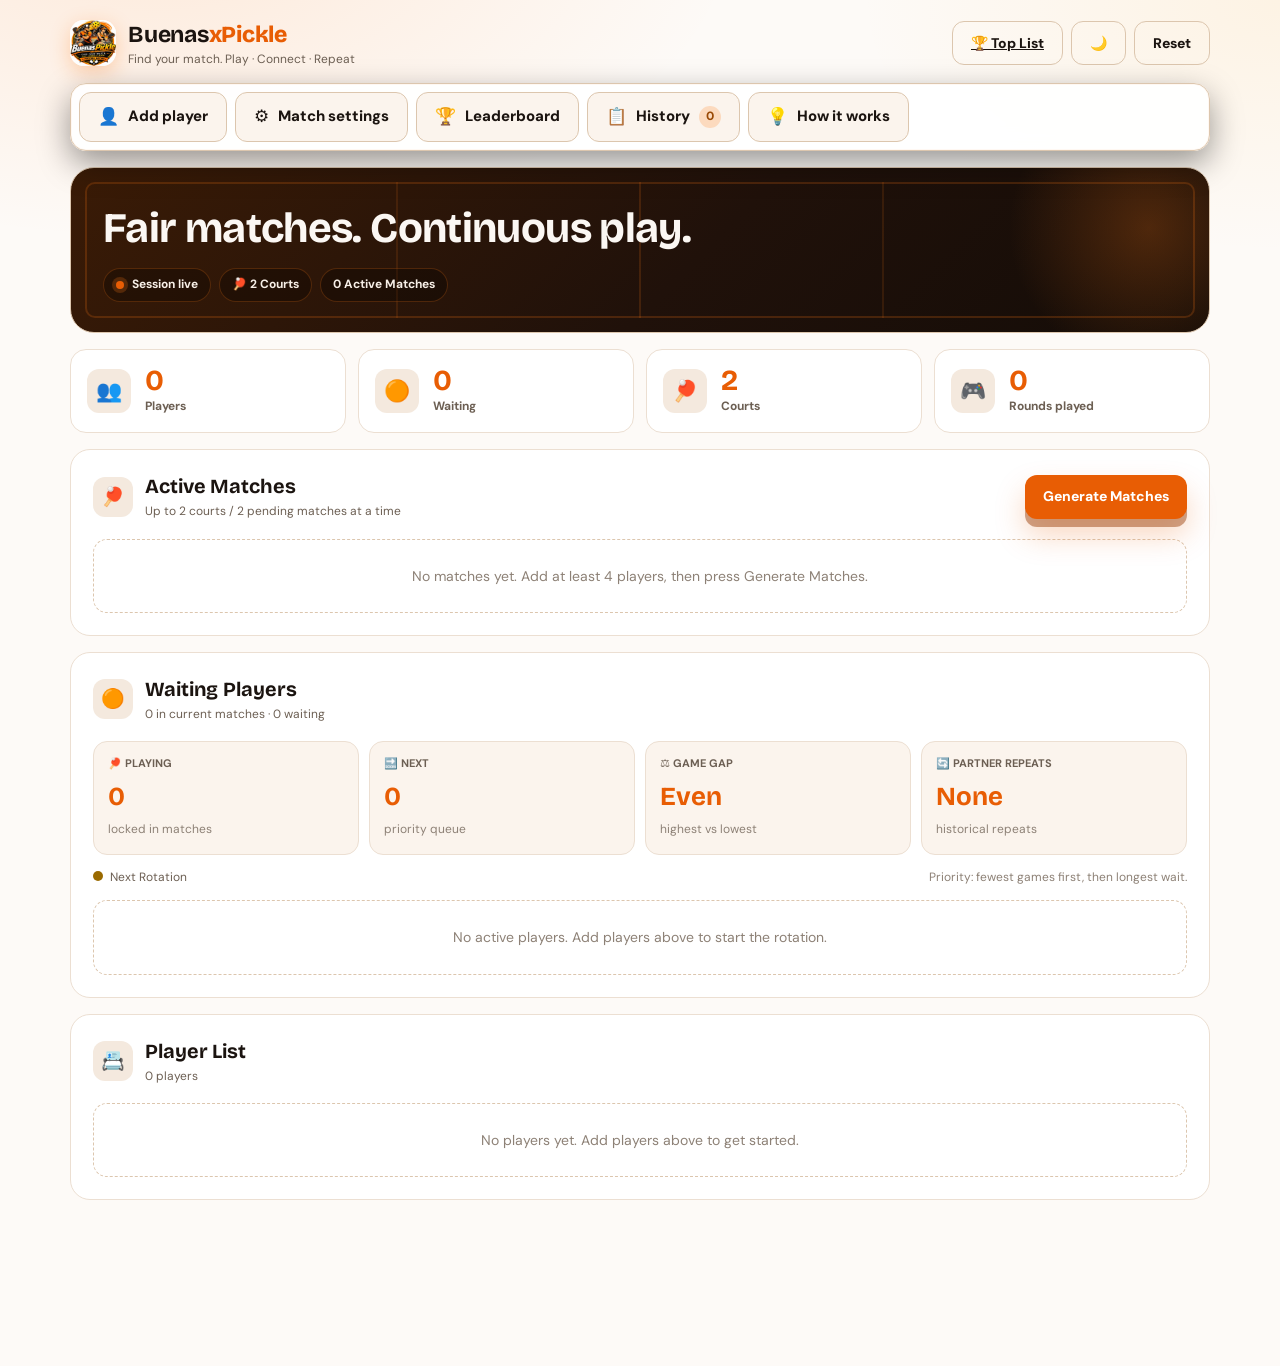
==== index.html @ 780ae89c "Add dark mode and light mode A sun/moon button in the top bar of all three pages switches between th" ====
<!DOCTYPE html>
<html lang="en">
<head>
  <meta charset="UTF-8">
  <meta name="viewport" content="width=device-width, initial-scale=1.0">
  <meta name="theme-color" content="#0c0906">
  <link rel="icon" href="icon.webp?v=7.8">
  <title>BuenasxPickle — Find your match. Play · Connect · Repeat</title>
  <link rel="preconnect" href="https://fonts.googleapis.com">
  <link rel="preconnect" href="https://fonts.gstatic.com" crossorigin>
  <link href="https://fonts.googleapis.com/css2?family=Bricolage+Grotesque:wght@500;700;800&family=DM+Sans:wght@400;500;700&display=swap" rel="stylesheet">
  <script>
    // Before the first paint, so the page never flashes the other theme.
    try {
      var t = localStorage.getItem("buenas_theme");
      document.documentElement.dataset.theme = (t === "light" || t === "dark") ? t
        : (matchMedia("(prefers-color-scheme: light)").matches ? "light" : "dark");
    } catch (e) { document.documentElement.dataset.theme = "dark"; }
  </script>
  <link rel="stylesheet" href="style.css?v=7.8">
</head>
<body>
  <div class="app-shell">
    <header class="topbar">
      <div class="brand">
        <div class="brand-mark"><img src="logo.webp?v=7.8" alt="" width="46" height="46"></div>
        <div>
          <h1>Buenas<b>xPickle</b></h1>
          <p>Find your match. Play · Connect · Repeat</p>
        </div>
      </div>
      <div class="top-actions"><a class="btn btn-ghost" href="toplist/index.html" title="Published winners">🏆 Top List</a><button class="btn btn-ghost btn-theme" id="themeBtn" type="button">☀️</button><button class="btn btn-ghost" id="resetBtn" type="button">Reset</button></div>
    </header>

    <div class="menu-wrap">
    <nav class="menu" id="mainMenu" aria-label="Sections">
      <button type="button" class="menu-btn" data-modal="modalAddPlayer"><span class="menu-ic">👤</span>Add player</button>
      <button type="button" class="menu-btn" data-modal="modalSettings"><span class="menu-ic">⚙️</span>Match settings</button>
      <button type="button" class="menu-btn" data-modal="modalLeaderboard"><span class="menu-ic">🏆</span>Leaderboard</button>
      <button type="button" class="menu-btn" data-modal="modalHistory"><span class="menu-ic">📋</span>History<b class="nav-count" id="navHistory">0</b></button>
      <button type="button" class="menu-btn" data-modal="modalHow"><span class="menu-ic">💡</span>How it works</button>
    </nav>
    <div class="menu-fade" aria-hidden="true"></div>
    </div>

    <main>
      <section class="hero">
        <div class="hero-copy">
          <h2>Fair matches. Continuous play.</h2>
          <div class="hero-status-row">
            <span class="live-chip"><i></i> Session live</span>
            <span class="hero-court-chip" id="heroCourtChip">🏓 2 Courts</span>
            <span class="hero-court-chip" id="heroMatchChip">0 Active Matches</span>
            <span class="hero-court-chip hidden" id="heroLimitChip">🎯 5 games each</span>
            <span class="hero-court-chip hidden" id="heroLevelChip">⭐ Court levels</span>
          </div>
        </div>
      </section>


      <section class="stats-grid">
        <div class="stat-card"><span>👥</span><div><strong id="playerCount">0</strong><small>Players</small></div></div>
        <div class="stat-card"><span>🟠</span><div><strong id="waitingCount">0</strong><small>Waiting</small></div></div>
        <div class="stat-card"><span>🏓</span><div><strong id="courtStat">2</strong><small>Courts</small></div></div>
        <div class="stat-card"><span>🎮</span><div><strong id="roundCount">0</strong><small>Rounds played</small></div></div>
      </section>

      <section class="panel" id="matchesPanel">
        <div class="panel-title">
          <div><span class="icon">🏓</span><div><h3 id="matchesTitle">Active Matches</h3><small id="matchesSubtitle">Up to 2 courts / 2 pending matches at a time</small></div></div>
          <button class="btn btn-primary btn-generate" id="autoMatchBtn">Generate Matches</button>
        </div>
        <div id="matchesList" class="matches-list empty">Add at least 4 players and press Generate Matches.</div>
      </section>

      <section class="panel" id="waitingPanel">
        <div class="panel-title">
          <div><span class="icon">🟠</span><div><h3 id="waitingTitle">Waiting Players</h3><small id="queueSubtitle">0 players in rotation</small></div></div>
        </div>
        <div class="rotation-dashboard" id="rotationDashboard"></div>
        <div class="queue-legend">
          <span><i class="dot dot-next"></i> Next Rotation</span>
          <span class="queue-note">Priority: fewest games first, then longest wait.</span>
        </div>
        <div id="waitingList" class="waiting-list empty">No players registered yet.</div>
      </section>

      <section class="panel" id="playerListPanel">
        <div class="panel-title">
          <div><span class="icon">📇</span><div><h3>Player List</h3><small id="playerListSubtitle">0 players</small></div></div>
        </div>
        <div id="playerListEl" class="waiting-list empty">No players registered yet.</div>
      </section>

      <div id="modalSettings" class="modal hidden" role="dialog" aria-modal="true" aria-labelledby="settingsTitle">
        <div class="modal-card modal-card-lg">
          <button class="modal-close" type="button" aria-label="Close">×</button>
          <div class="panel-title">
            <div><span class="icon">⚙️</span><h3 id="settingsTitle">Match Settings</h3></div>
            <span class="pill green">Manual trigger</span>
          </div>
          <div class="settings-grid">
            <div class="setting court-setting setting-featured"><span>Active courts</span><div class="court-selector"><button type="button" class="court-option" data-court-option="1">1 COURT</button><button type="button" class="court-option" data-court-option="2">2 COURTS</button></div><select id="courtCount" aria-label="Number of courts" class="visually-hidden"><option value="1">1 Court</option><option value="2">2 Courts</option></select><small id="courtSettingNote">Choose how many courts Generate Matches can use.</small></div>
            <div class="setting setting-featured setting-wide limit-setting">
              <span>🎯 Games per player</span>
              <div class="limit-row">
                <button type="button" class="limit-step" data-limit-step="-1" aria-label="Fewer games per player">−</button>
                <div class="limit-value"><b id="gameLimitValue">No limit</b><em id="gameLimitUnit"></em></div>
                <button type="button" class="limit-step" data-limit-step="1" aria-label="More games per player">+</button>
              </div>
              <div class="limit-presets" role="group" aria-label="Quick game limits">
                <button type="button" data-limit="0">No limit</button>
                <button type="button" data-limit="3">3</button>
                <button type="button" data-limit="4">4</button>
                <button type="button" data-limit="5">5</button>
                <button type="button" data-limit="6">6</button>
                <button type="button" data-limit="8">8</button>
                <button type="button" data-limit="10">10</button>
              </div>
              <small id="gameLimitNote">Players keep rotating until you stop the session.</small>
            </div>
            <div class="setting setting-featured setting-wide court-level-setting">
              <span>⭐ Court skill levels</span>
              <div class="level-toggle-row">
                <div class="level-toggle-text">
                  <b id="courtLevelState">Off</b>
                  <em id="courtLevelHint">Any player can be placed on any court.</em>
                </div>
                <button type="button" class="level-switch" id="courtLevelToggle" role="switch" aria-checked="false" aria-label="Court skill levels"><span></span></button>
              </div>
              <div class="court-level-cards is-off" id="courtLevelCards"></div>
              <small id="courtLevelNote">Turn this on to reserve each court for a skill level — for example Court 1 for beginners and Court 2 for 3.0 and up.</small>
            </div>
            <div class="setting setting-featured setting-wide pair-setting">
              <span>🤝 Fixed partners</span>
              <div class="pair-add-row">
                <select id="pairPlayerA" aria-label="First partner"></select>
                <span class="pair-plus">+</span>
                <select id="pairPlayerB" aria-label="Second partner"></select>
                <button type="button" class="btn btn-success pair-add-btn" id="pairAddBtn">Lock pair</button>
              </div>
              <div class="pair-list" id="pairList"></div>
              <small id="pairNote">Pick two players to keep them on the same team for the rest of the session.</small>
            </div>
            <div class="setting setting-featured setting-wide sheet-setting">
              <span>📊 Google Sheet</span>
              <p class="sheet-intro">Where sessions are kept. Deploy the script in <code>sheets/Code.gs</code>
                as a Web App, paste its URL and secret phrase here, and each session is written when you press
                Reset — standings, Top 3 badges and all. The URL and phrase stay on this device only.</p>
              <label class="sheet-field">Web App URL
                <input type="url" id="sheetUrl" placeholder="https://script.google.com/macros/s/.../exec"
                  autocomplete="off" spellcheck="false">
              </label>
              <label class="sheet-field">Secret phrase
                <input type="text" id="sheetToken" placeholder="the phrase you set in the script"
                  autocomplete="off" spellcheck="false">
              </label>
              <div class="sheet-actions">
                <button type="button" class="btn btn-ghost" id="sheetTestBtn">Test connection</button>
                <button type="button" class="btn btn-ghost" id="sheetForgetBtn">Forget</button>
              </div>
              <div class="sheet-status" id="sheetStatus"></div>
            </div>
            <div class="setting"><span>🔄 Partner Rotation</span><strong>Enabled</strong><small>Recent teammates are deprioritized when Generate Matches is pressed</small></div>
            <div class="setting"><span>🔒 Active Matches</span><strong id="matchLimitText">2 Courts</strong><small>Players in pending matches cannot enter another match until their result is saved</small></div>
          </div>
        </div>
      </div>

      <div id="modalLeaderboard" class="modal hidden" role="dialog" aria-modal="true" aria-labelledby="lbTitle">
        <div class="modal-card modal-card-lg">
          <button class="modal-close" type="button" aria-label="Close">×</button>
          <div class="panel-title">
            <div><span class="icon">🏆</span><div><h3 id="lbTitle">Top Players</h3><small>Ranked by results this session, not starting rating</small></div></div>
            <button type="button" class="btn btn-badge" id="badgeBtn">🏅 Get Top 3 Badges</button>
          </div>
          <div id="leaderboard" class="leaderboard empty">No results yet.</div>
        </div>
      </div>

      <div id="modalBadges" class="modal hidden" role="dialog" aria-modal="true" aria-labelledby="badgeTitle">
        <div class="modal-card modal-card-lg">
          <button class="modal-close" type="button" aria-label="Close">×</button>
          <div class="panel-title">
            <div><span class="icon">🏅</span><div><h3 id="badgeTitle">Top 3 Badges</h3><small>Tap to enlarge — each QR opens that badge’s certificate page, once the session is saved</small></div></div>
          </div>
          <div id="badgeList" class="badge-list empty">No finished matches yet.</div>
          <p id="badgeHint" class="badge-hint"></p>
        </div>
      </div>

      <div id="badgeZoom" class="badge-zoom hidden" role="dialog" aria-modal="true" aria-label="Badge, enlarged">
        <div class="badge-zoom-inner">
          <button type="button" class="modal-close" id="badgeZoomClose" aria-label="Close">×</button>
          <canvas id="badgeZoomCanvas"></canvas>
          <div class="badge-zoom-meta">
            <b id="badgeZoomName"></b><span id="badgeZoomCode"></span>
            <em>Screenshot or photograph this badge</em>
          </div>
        </div>
      </div>

      <div id="modalHow" class="modal hidden" role="dialog" aria-modal="true" aria-labelledby="howTitle">
        <div class="modal-card modal-card-lg">
          <button class="modal-close" type="button" aria-label="Close">×</button>
          <div class="panel-title"><div><span class="icon">💡</span><h3 id="howTitle">How BuenasxPickle Works</h3></div></div>
          <div class="feature-grid">
            <article><b>1. Fair Rotation</b><p>Whoever has played the fewest games always plays next, and among equals the longest-waiting player goes first. Nobody is skipped to improve a pairing.</p></article>
            <article><b>2. Partner Rotation</b><p>Recent teammate combinations are avoided first. A previous teammate can become your partner again after enough rotation.</p></article>
            <article><b>3. Opponent Rotation</b><p>Recent opponents are also deprioritized, preventing the same matchups from repeating too quickly.</p></article>
            <article><b>4. Skill-Based Doubles Pairing</b><p>Stronger players are paired with weaker ones (3.0 + 2.0, 3.0 + 2.5), never all the strong players on one side. Among equally good splits the pairing is picked at random, and combined team ratings stay close.</p></article>
            <article><b>5. Manual Court Control</b><p>Choose 1 or 2 courts in Match Settings. Generate Matches only fills the selected number of available courts. No match is generated automatically.</p></article>
            <article><b>6. Fair Leaderboard</b><p>Players start at different ratings, so rank is based on results, not the starting number. Score is your win rate adjusted for games played, so a 1-0 start cannot beat someone who has won 7 of 9. Ties go to point difference, then wins.</p></article>
            <article><b>7. PDDR Doubles Rating</b><p>BuenasxPickle uses its own 2.00–8.00 Dynamic Doubles Rating. It considers team strength, expected result, score performance, match margin and experience. First 5 games are provisional. It is not an official DUPR rating.</p></article>
            <article><b>8. Games per Player</b><p>In Match Settings you can cap how many games each player gets, e.g. 5 games each. Once a player reaches the limit they are marked Done and left out of new matches. When fewer than 4 players still have games left, the session is finished. If players × games is not divisible by 4, a few players may end one game short.</p></article>
            <article><b>9. Court Skill Levels</b><p>Each court can be reserved for a rating band — for example Court 1 for beginners (up to 2.9) and Court 2 for 3.0 and up. Generate Matches then only picks players whose rating fits that court, and a CHANGE substitute must fit it too. Fair rotation still applies inside each band: among the players a court accepts, the one with the fewest games goes on next. A match already in play is never changed when you edit a level. Turn it off to go back to any player on any court.</p></article>
            <article><b>10. Fixed Partners</b><p>In Match Settings you can lock two players together as partners for the rest of the session — they are always on the same team. A locked pair is picked as one unit: both play or neither does, so if one partner is Done on the game limit or does not match a court's level, the pair waits. The "avoid recent partners" rule is switched off for them, while fair rotation still decides when they play. CHANGE can split a pair for one round if you need to, and UNLINK in Match Settings ends the partnership for good.</p></article>
          </div>
        </div>
      </div>

      <div id="modalHistory" class="modal hidden" role="dialog" aria-modal="true" aria-labelledby="historyTitle">
        <div class="modal-card modal-card-lg">
          <button class="modal-close" type="button" aria-label="Close">×</button>
          <div class="panel-title">
            <div><span class="icon">📋</span><div><h3 id="historyTitle">Finished matches</h3><small id="historySubtitle">Completed matches appear here</small></div></div>
          </div>
          <div id="historyList" class="matches-list empty">No finished matches yet.</div>
        </div>
      </div>
    </main>
  </div>

  <div id="changeModal" class="modal hidden" role="dialog" aria-modal="true" aria-labelledby="changeTitle">
    <div class="modal-card change-card">
      <button class="modal-close" id="closeChangeModal" aria-label="Close">×</button>
      <div class="modal-icon">🔄</div>
      <h3 id="changeTitle">Change Player</h3>
      <p id="changeDescription">Choose a replacement player for this open slot.</p>
      <div class="change-form">
        <label>Replacement Player
          <select id="changeSelect"></select>
        </label>
        <div class="change-actions">
          <button type="button" class="btn btn-success" id="confirmChangeBtn">✓ USE SELECTED PLAYER</button>
          <button type="button" class="btn btn-primary" id="autoReplaceBtn">Auto replace</button>
        </div>
      </div>
      <small class="change-note">The current Court and Round stay the same. The player you change out returns to Next Rotation.</small>
    </div>
  </div>

  <div id="resultModal" class="modal hidden" role="dialog" aria-modal="true" aria-labelledby="resultTitle">
    <div class="modal-card">
      <button class="modal-close" id="closeModal" aria-label="Close">×</button>
      <div class="modal-icon">🏆</div>
      <h3 id="resultTitle">Round Result</h3>
      <p id="resultHelp">Enter the final score. The higher score determines the winning team and updates player ratings.</p>
      <div id="resultButtons" class="result-buttons"></div>
    </div>
  </div>

  <div id="addModal" class="modal hidden" role="dialog" aria-modal="true" aria-labelledby="addTitle">
    <div class="modal-card">
      <button class="modal-close" id="closeAddModal" type="button" aria-label="Close">×</button>
      <div class="modal-icon">👤</div>
      <h3 id="addTitle">Add player</h3>
      <p>Type a name, slide to set the rating and press Add. This window stays open so you can register several players quickly.</p>
      <form id="quickAddForm" class="quick-form">
        <label>Player name
          <input id="quickName" required maxlength="30" placeholder="e.g. Mark" autocomplete="off">
        </label>
        <div class="field-label" id="ratingPickerLabel">Starting doubles rating</div>
        <div class="rating-slider" id="ratingPicker">
          <div class="rs-readout">
            <button type="button" class="rs-step" data-step="-0.1" aria-label="Lower rating by 0.1">−</button>
            <div class="rs-value"><b id="ratingValue">3.0</b><span id="ratingLevel">Intermediate</span></div>
            <button type="button" class="rs-step" data-step="0.1" aria-label="Raise rating by 0.1">+</button>
          </div>
          <input type="range" id="ratingRange" min="2" max="5" step="0.1" value="3" aria-labelledby="ratingPickerLabel" aria-valuetext="3.0 Intermediate">
          <div class="rs-ticks" aria-hidden="true">
            <button type="button" tabindex="-1" data-rating="2">2.0</button>
            <button type="button" tabindex="-1" data-rating="2.5">2.5</button>
            <button type="button" tabindex="-1" data-rating="3">3.0</button>
            <button type="button" tabindex="-1" data-rating="3.5">3.5</button>
            <button type="button" tabindex="-1" data-rating="4">4.0</button>
            <button type="button" tabindex="-1" data-rating="4.5">4.5</button>
            <button type="button" tabindex="-1" data-rating="5">5.0</button>
          </div>
          <div class="rs-ends" aria-hidden="true"><span>Beginner</span><span>Competitive</span></div>
        </div>
        <div class="quick-actions">
          <button class="btn btn-success" type="submit">＋ Add player</button>
          <button class="btn btn-ghost" type="button" id="quickDone">Done</button>
        </div>
        <div id="quickAdded" class="quick-added" aria-live="polite"></div>
      </form>
    </div>
  </div>

  <div id="toast" class="toast" role="status" aria-live="polite"></div>
  <script src="theme.js?v=7.8"></script>
  <script src="app.js?v=7.8"></script>
  <script src="qr.js?v=7.8"></script>
  <script src="sha256.js?v=7.8"></script>
  <script src="badge-core.js?v=7.8"></script>
  <script src="badges.js?v=7.8"></script>
  <script src="sheets.js?v=7.8"></script>
</body>
</html>
---- style.css ----
/* PickleMatch v3.7 — dark green theme */
:root{
  /* BuenasxPickle: orange on a warm near-black, with white text. The brand
     colour is --lime (kept under its old name so every rule that already
     points at the accent moves with it). Green survives only where it means
     something -- a result saved, a match won, a badge verified. */
  --bg:#0c0906; --panel:#16110c; --panel-2:#1e1711; --panel-3:#2b2118;
  --line:#2f2519; --line-2:#453423;
  --text:#fbf7f3; --muted:#bdb2a6; --dim:#8f8376;
  --lime:#ff7a18; --lime-ink:#2a1002; --green:#2fcf74; --green-ink:#04170b; --mint:#ffc08a;
  --amber:#f4c542; --red:#ff8477;
  /* Surfaces that are not simply "a panel": an inset well, a barely-there
     raise, the sticky menu bar, the toast. Each one inverts in light mode,
     so none of them may be written as a literal in a rule. */
  --inset:var(--inset); --tint:rgba(255,255,255,.06); --menu-bg:rgba(20,15,10,.92);
  --toast-bg:#fdf8f3; --toast-ink:#17100a;
  --wash:radial-gradient(900px 480px at 12% -8%,rgba(255,122,24,.2),transparent 65%),
         radial-gradient(700px 420px at 100% 0,rgba(255,122,24,.07),transparent 60%);
  --display:"Bricolage Grotesque","DM Sans",system-ui,sans-serif;
  --body:"DM Sans",system-ui,-apple-system,"Segoe UI",sans-serif;
  color-scheme:dark;
}
/* Light mode. Set as data-theme on <html> before first paint, so the page
   never flashes the other theme. The orange deepens, because #ff7a18 on
   white is too pale to read small; the dark hero and the badge crest keep
   their own dark backing in both themes -- they are artwork, not surface. */
:root[data-theme="light"]{
  --bg:#fdfaf7; --panel:#ffffff; --panel-2:#fbf4ed; --panel-3:#f4e9de;
  --line:#ecdfd2; --line-2:#dcc6ae;
  --text:#1b1410; --muted:#6c5f53; --dim:#8d8176;
  --lime:#e85d04; --lime-ink:#ffffff; --green:#0f7a45; --green-ink:#ffffff; --mint:#9a4a06;
  --amber:#9a6a00; --red:#c0392b;
  --inset:#f7efe6; --tint:rgba(27,20,16,.05); --menu-bg:rgba(255,255,255,.92);
  --toast-bg:#1b1410; --toast-ink:#fdfaf7;
  --wash:radial-gradient(900px 480px at 12% -8%,rgba(255,122,24,.13),transparent 65%),
         radial-gradient(700px 420px at 100% 0,rgba(255,180,60,.1),transparent 60%);
  color-scheme:light;
}

*{box-sizing:border-box}
html{scroll-behavior:smooth;-webkit-text-size-adjust:100%}
body{margin:0;min-height:100vh;padding-bottom:120px;font-family:var(--body);font-size:15px;line-height:1.45;color:var(--text);
  background:var(--wash),var(--bg);background-attachment:fixed}
button,input,select{font:inherit;color:inherit}
button{cursor:pointer}
h1,h2,h3,p{margin:0}
.hidden{display:none!important}
.visually-hidden{position:absolute!important;width:1px;height:1px;overflow:hidden;clip:rect(0 0 0 0);white-space:nowrap}
.app-shell{max-width:1180px;margin:0 auto;padding:18px 20px 30px}
:focus-visible{outline:3px solid var(--lime);outline-offset:2px}

/* ---------- top bar ---------- */
.topbar{display:flex;align-items:center;justify-content:space-between;gap:12px;margin-bottom:14px}
.brand{display:flex;align-items:center;gap:12px}
.brand-mark{width:46px;height:46px;border-radius:14px;display:grid;place-items:center;font-size:24px;background:#fff;overflow:hidden;box-shadow:0 6px 20px rgba(255,122,24,.3)}
.brand-mark img{width:100%;height:100%;object-fit:cover;display:block}
.brand h1 b{color:var(--lime);font-weight:800}
.brand h1{font-family:var(--display);font-size:23px;letter-spacing:-.01em}
.brand p{color:var(--muted);font-size:12px}
.top-actions{display:flex;gap:8px}
.btn-theme{min-width:44px;padding:0 12px;font-size:17px;line-height:1}

/* ---------- buttons ---------- */
.btn{display:inline-flex;align-items:center;justify-content:center;gap:8px;min-height:44px;padding:0 18px;border:0;border-radius:12px;font-weight:800;font-size:14px;transition:transform .12s,filter .15s,background .15s}
.btn:hover{filter:brightness(1.08)}
.btn:active{transform:translateY(1px)}
.btn-primary{background:var(--lime);color:var(--lime-ink)}
.btn-success{background:var(--green);color:var(--green-ink)}
.btn-ghost{background:transparent;color:var(--text);border:1px solid var(--line-2)}
.btn-ghost:hover{background:var(--panel-2)}
.btn-large{min-height:56px;padding:0 30px;font-size:17px;border-radius:16px}

/* ---------- top menu ---------- */
.menu-wrap{margin-bottom:16px;position:sticky;top:8px;z-index:8}
.menu-label{display:flex;align-items:center;gap:8px;margin:0 0 8px 2px;color:var(--mint);font-size:12px;font-weight:800;text-transform:uppercase;letter-spacing:.06em}
.menu-label::after{content:"";flex:1;height:1px;background:var(--line)}
.menu{display:flex;gap:8px;margin:0;padding:8px;background:var(--menu-bg);backdrop-filter:blur(10px);border:1px solid var(--line-2);border-radius:16px;overflow-x:auto;scrollbar-width:none;box-shadow:0 12px 32px rgba(0,0,0,.4),inset 0 0 0 1px rgba(255,122,24,.05)}
.menu::-webkit-scrollbar{display:none}
.menu-btn{all:unset;flex:0 0 auto;display:inline-flex;align-items:center;gap:9px;min-height:48px;padding:0 18px;border-radius:12px;color:var(--text);font-weight:800;font-size:15px;font-family:var(--body);white-space:nowrap;cursor:pointer;background:var(--panel-2);border:1.5px solid var(--line-2);transition:background .15s,color .15s,border-color .15s,transform .12s}
.menu-ic{font-size:17px;line-height:1}
.menu-btn:hover{background:var(--panel-3);border-color:var(--mint);color:#fff;transform:translateY(-1px)}
.menu-btn.active{background:var(--lime);color:var(--lime-ink);border-color:var(--lime);box-shadow:0 0 0 4px rgba(255,122,24,.18)}
.nav-count{min-width:22px;height:22px;padding:0 6px;border-radius:999px;display:inline-grid;place-items:center;background:rgba(255,122,24,.22);color:var(--mint);font-size:12px;font-weight:800}
.menu-btn.active .nav-count{background:rgba(42,16,2,.22);color:var(--lime-ink)}
.panel,.hero,.stats-grid{scroll-margin-top:76px}

/* ---------- hero ---------- */
.hero{position:relative;overflow:hidden;isolation:isolate;display:flex;align-items:center;justify-content:space-between;gap:28px;margin-bottom:16px;padding:30px 32px;border-radius:24px;border:1px solid var(--line-2);background:linear-gradient(135deg,#3a1b06 0%,#20110a 55%,#140c07 100%);color:#fbf7f3}
.hero::before{content:"";position:absolute;inset:14px;z-index:-1;border:2px solid rgba(255,122,24,.2);border-radius:10px;pointer-events:none;
  background:linear-gradient(90deg,transparent calc(50% - 1px),rgba(255,122,24,.16) calc(50% - 1px) calc(50% + 1px),transparent calc(50% + 1px)),
  linear-gradient(90deg,transparent calc(28% - 1px),rgba(255,122,24,.12) calc(28% - 1px) calc(28% + 1px),transparent calc(28% + 1px) calc(72% - 1px),rgba(255,122,24,.12) calc(72% - 1px) calc(72% + 1px),transparent calc(72% + 1px))}
.hero::after{content:"";position:absolute;right:-90px;top:-90px;width:300px;height:300px;border-radius:50%;background:radial-gradient(circle,rgba(255,122,24,.24),transparent 66%);z-index:-1}
.hero-copy{flex:1 1 auto;max-width:640px;min-width:0}
.eyebrow{display:inline-block;color:var(--lime);font-size:13px;font-weight:700}
.hero h2{font-family:var(--display);font-size:clamp(28px,4.2vw,42px);line-height:1.06;letter-spacing:-.015em;margin:8px 0 12px}
.hero p{color:#d6c7b7;max-width:560px}
.hero-status-row{display:flex;flex-wrap:wrap;gap:8px;margin-top:18px}
.live-chip,.hero-court-chip{display:inline-flex;align-items:center;gap:8px;padding:7px 12px;border-radius:999px;font-size:12px;font-weight:700;background:rgba(0,0,0,.28);border:1px solid rgba(255,122,24,.22);color:#f7efe7}
.live-chip i{width:8px;height:8px;border-radius:50%;background:var(--lime);box-shadow:0 0 0 4px rgba(255,122,24,.22)}

/* ---------- Google Sheet ---------- */
.sheet-intro{margin-top:8px;color:var(--muted);font-size:12.5px;line-height:1.55}
.sheet-intro code{padding:2px 6px;border-radius:6px;background:var(--inset);color:var(--mint);
  font-family:ui-monospace,monospace;font-size:11.5px}
.sheet-field{display:block;margin-top:10px;color:var(--muted);font-size:12px;font-weight:700}
.sheet-field input{margin-top:6px;font-size:13px;font-family:ui-monospace,monospace}
.sheet-actions{display:flex;flex-wrap:wrap;gap:8px;margin-top:12px}
.sheet-actions .btn{min-height:42px;font-size:13px}
.sheet-actions .btn:disabled{opacity:.45;cursor:not-allowed;filter:none}
.sheet-status{margin-top:10px;padding:9px 12px;border-radius:10px;background:rgba(0,0,0,.22);
  color:var(--dim);font-size:12px;line-height:1.5}
.sheet-status.ok{color:var(--green)}
.sheet-status.warn{color:var(--amber)}
.sheet-status.bad{color:var(--red)}

/* ---------- top 3 badges ---------- */
.panel-title .btn-badge{margin-left:auto;min-height:40px;padding:0 16px;font-size:13px;
  background:linear-gradient(140deg,#f6d44a,#c9960c);color:#1b1403;border:0;border-radius:11px;font-weight:800}
.panel-title .btn-badge:hover{filter:brightness(1.08)}
.badge-list{display:grid;grid-template-columns:repeat(3,1fr);gap:14px;margin-top:4px}
.badge-list.empty{display:block;padding:26px;border-radius:14px;border:1px dashed var(--line-2);
  color:var(--dim);text-align:center;font-size:13px}
.badge-item{margin:0;padding:10px;border-radius:16px;background:var(--panel-2);border:1px solid var(--line)}
.badge-item canvas{display:block;width:100%;height:auto;border-radius:12px}
.badge-item figcaption{display:flex;flex-wrap:wrap;align-items:center;gap:6px;margin-top:10px}
.badge-item figcaption b{font-family:var(--display);font-size:15px}
.badge-item figcaption span{padding:3px 8px;border-radius:999px;background:rgba(246,212,74,.14);
  color:#f6d44a;font-size:11px;font-weight:800;font-family:ui-monospace,monospace}
.badge-save{margin-left:auto;min-height:34px;padding:0 12px;font-size:12px}
.badge-hint{margin-top:14px;padding:10px 12px;border-radius:10px;background:rgba(0,0,0,.22);
  color:var(--dim);font-size:12px;line-height:1.5}
.badge-hint:empty{display:none}
.badge-hint.warn{background:rgba(244,197,66,.1);border:1px solid rgba(244,197,66,.3);color:var(--amber)}
.badge-zoom-btn{display:block;width:100%;padding:0;border:0;background:none;border-radius:12px;cursor:zoom-in}
.badge-zoom-btn:hover canvas{filter:brightness(1.06)}
.badge-zoom-btn:focus-visible{outline:3px solid var(--lime);outline-offset:3px}

/* ---------- enlarged badge ---------- */
.badge-zoom{position:fixed;inset:0;z-index:90;display:grid;place-items:center;padding:20px;
  background:rgba(3,8,5,.92);backdrop-filter:blur(3px)}
.badge-zoom-inner{position:relative;display:flex;flex-direction:column;align-items:center;gap:12px;
  max-height:100%;max-width:min(560px,100%)}
.badge-zoom-inner .modal-close{position:absolute;top:-6px;right:-6px;z-index:2}
.badge-zoom canvas{display:block;max-width:100%;max-height:78vh;width:auto;height:auto;
  border-radius:16px;box-shadow:0 24px 70px rgba(0,0,0,.6)}
.badge-zoom-meta{display:flex;flex-wrap:wrap;align-items:center;justify-content:center;gap:8px 12px;text-align:center}
.badge-zoom-meta b{font-family:var(--display);font-size:17px;color:var(--text)}
.badge-zoom-meta span{padding:4px 10px;border-radius:999px;background:rgba(246,212,74,.14);
  color:#f6d44a;font-size:12px;font-weight:800;font-family:ui-monospace,monospace}
.badge-zoom-meta em{flex-basis:100%;font-style:normal;color:var(--dim);font-size:12px}

/* ---------- Top List page ---------- */
.toplist-page .brand-mark{background:#fff}
.toplist-body{display:flex;flex-direction:column;gap:14px}
.toplist-body.empty{padding:26px;border-radius:14px;border:1px dashed var(--line-2);
  color:var(--dim);text-align:center;font-size:13px}
/* Each batch carries its own hue, set inline from its session id, so batches
   separate at a glance without anyone having to read the headings. */
.toplist-batch{--batch-hue:45;padding:12px 12px 12px 15px;border-radius:14px;background:var(--panel-2);
  border:1px solid var(--line);border-left:4px solid hsl(var(--batch-hue) 65% 55% / .85)}
.toplist-batch.batch-highlight{border-color:rgba(246,212,74,.5);
  background:linear-gradient(160deg,rgba(246,212,74,.07),var(--panel-2))}
.toplist-batch-head{display:flex;flex-wrap:wrap;align-items:baseline;gap:10px;margin-bottom:10px;
  padding-bottom:8px;border-bottom:1px solid var(--line)}
.toplist-batch-head b{font-family:var(--display);font-size:17px;
  color:hsl(var(--batch-hue) 75% 68%)}
.toplist-batch-head span{color:var(--dim);font-size:11px;font-family:ui-monospace,monospace}
.toplist-place{flex:0 0 auto;min-width:46px;padding:3px 8px;border-radius:7px;background:var(--tint);
  color:var(--muted);font-size:11px;font-weight:800;text-align:center;letter-spacing:.02em}
.toplist-row{display:flex;align-items:center;gap:12px;padding:10px;border-radius:11px}
.toplist-row+.toplist-row{margin-top:4px}
.toplist-row.highlight{background:rgba(246,212,74,.12);outline:1px solid rgba(246,212,74,.45)}
.toplist-medal{font-size:22px;line-height:1;min-width:22px;text-align:center}
/* Everyone below the podium: same row, quieter. */
.toplist-row.plain{padding-top:7px;padding-bottom:7px}
.toplist-row.plain .toplist-place{background:var(--tint);color:var(--dim);font-weight:700}
.toplist-row.plain .toplist-who b{font-size:14px;color:var(--muted);font-family:var(--body);font-weight:700}
.toplist-row.plain .toplist-who em{font-size:11.5px;color:var(--dim)}
.toplist-who{display:flex;flex-direction:column;gap:2px;min-width:0;flex:1}
.toplist-who b{font-family:var(--display);font-size:16px}
.toplist-who em{font-style:normal;color:var(--muted);font-size:12px;font-weight:700}
.toplist-code{align-self:flex-start;margin-top:3px;padding:3px 9px;border-radius:999px;
  background:rgba(246,212,74,.14);color:#f6d44a;font-size:11px;font-weight:800;
  font-family:ui-monospace,monospace}

/* The QR beside a winner: scannable from a phone, tappable on the page. */
.toplist-qr{flex:0 0 auto;display:flex;flex-direction:column;align-items:center;gap:4px;
  padding:7px 7px 5px;border-radius:12px;background:var(--tint);
  border:1px solid var(--line-2);text-decoration:none;transition:border-color .15s,background .15s}
.toplist-qr:hover,.toplist-qr:focus-visible{border-color:rgba(246,212,74,.55);
  background:rgba(246,212,74,.1)}
.toplist-qr canvas{display:block;width:84px;height:84px;border-radius:5px;
  background:#fff;image-rendering:pixelated}
.toplist-qr span{color:var(--dim);font-size:9px;font-weight:800;letter-spacing:.14em}
.toplist-qr:hover span,.toplist-qr:focus-visible span{color:#f6d44a}
.toplist-lead{margin:-2px 0 14px;color:var(--muted);font-size:12.5px;line-height:1.55}

/* ---------- the certificate page ---------- */
.certificate{padding:20px;border-radius:18px;border:1px solid var(--line-2);background:var(--panel)}
.certificate.good{border-color:rgba(52,209,122,.5);
  background:linear-gradient(160deg,rgba(52,209,122,.1),var(--panel))}
.certificate.warn{border-color:rgba(244,197,66,.5);
  background:linear-gradient(160deg,rgba(244,197,66,.08),var(--panel))}
.certificate.bad{border-color:rgba(255,132,119,.5);
  background:linear-gradient(160deg,rgba(255,132,119,.08),var(--panel))}
.cert-loading{color:var(--muted);font-size:13px}
.cert-head{font-family:var(--display);font-size:24px;font-weight:800;text-align:center}
.certificate.good .cert-head{color:var(--green)}
.certificate.warn .cert-head{color:var(--amber)}
.certificate.bad .cert-head{color:var(--red)}
/* The court artwork, under the same treatment the printed badge gives it: a
   flat scrim to kill the white, then a veil that is heaviest at the top and
   bottom where the lettering sits, then a warm glow behind the crest. */
.cert-card{position:relative;max-width:470px;margin:18px auto 0;padding:30px 24px 26px;
  border-radius:19px;border:2px solid rgba(246,212,74,.42);text-align:center;overflow:hidden;
  background:
    radial-gradient(ellipse at 50% 24%,rgba(246,212,74,.18),rgba(0,0,0,0) 58%),
    linear-gradient(180deg,rgba(7,9,12,.92),rgba(7,9,12,.5) 34%,rgba(7,9,12,.66) 62%,rgba(7,9,12,.94)),
    linear-gradient(rgba(7,9,12,.46),rgba(7,9,12,.46)),
    url("badge-bg.webp") center/cover no-repeat,
    #07090c;
  box-shadow:0 20px 48px rgba(0,0,0,.5)}
/* Only a certified badge gets the crest in full colour. A badge that failed,
   or that cannot be confirmed, is drained -- otherwise the artwork makes a
   rejection look like an award to anyone glancing at the screen. */
.certificate.warn .cert-card{filter:grayscale(.62) brightness(.82);
  border-color:rgba(244,197,66,.38);box-shadow:0 14px 32px rgba(0,0,0,.4)}
.certificate.bad .cert-card{filter:grayscale(.95) brightness(.66);
  border-color:rgba(255,132,119,.38);box-shadow:none}

/* A hairline inside the frame, like the crest on the badge. */
.cert-card::after{content:"";position:absolute;inset:11px;border-radius:10px;
  border:1px solid rgba(246,212,74,.2);pointer-events:none}
.cert-card>*{position:relative}
.cert-seal{font-size:46px;line-height:1;filter:drop-shadow(0 3px 9px rgba(0,0,0,.75))}
.cert-rank{margin-top:6px;font-family:var(--display);font-size:46px;font-weight:800;
  background:linear-gradient(180deg,#fff4c2,#f6d44a 50%,#b8860b);
  -webkit-background-clip:text;background-clip:text;color:transparent;
  filter:drop-shadow(0 2px 10px rgba(0,0,0,.9))}
.cert-word{margin-top:2px;color:#ffc08a;font-size:12px;font-weight:800;letter-spacing:.22em;
  text-shadow:0 2px 9px rgba(0,0,0,.9)}
.cert-name{margin-top:14px;font-family:var(--display);font-size:30px;font-weight:800;
  color:#fff;word-break:break-word;text-shadow:0 2px 12px rgba(0,0,0,.92)}
.cert-record{margin:16px auto 0;max-width:260px;padding:12px;border-radius:13px;
  background:rgba(7,9,12,.72);border:1px solid rgba(246,212,74,.28);
  backdrop-filter:blur(2px)}
.cert-record span{display:block;color:#ffc08a;font-size:10px;font-weight:800;letter-spacing:.14em}
.cert-record b{display:block;margin-top:4px;font-family:var(--display);font-size:26px;color:#f6d44a}
.cert-meta{display:grid;grid-template-columns:1fr 1fr;gap:10px;margin-top:18px;text-align:left}
.cert-meta div{padding:9px 11px;border-radius:10px;background:rgba(7,9,12,.72);
  border:1px solid rgba(255,255,255,.07);backdrop-filter:blur(2px)}
.cert-meta dt{color:#bdb2a6;font-size:9.5px;font-weight:800;letter-spacing:.12em;
  text-transform:uppercase}
.cert-meta dd{margin-top:3px;color:#fbf7f3;font-size:13px;font-weight:700;
  font-family:ui-monospace,monospace;word-break:break-all}
.cert-note{margin-top:14px;color:var(--muted);font-size:13px;line-height:1.6;text-align:center}
.cert-note a{color:var(--lime)}
.cert-note b{color:var(--text)}
.trust-grid{display:grid;grid-template-columns:1fr 1fr;gap:12px}
.trust-grid article{padding:14px;border-radius:13px;background:var(--panel-2);border:1px solid var(--line)}
.trust-grid b{display:block;margin-bottom:6px;font-family:var(--display);font-size:14px;color:var(--lime)}
.trust-grid p{color:var(--muted);font-size:12.5px;line-height:1.55}
.fingerprint-line{margin-top:14px;color:var(--dim);font-size:12px}
.fingerprint-line code{padding:3px 8px;border-radius:7px;background:var(--inset);
  color:var(--mint);font-family:ui-monospace,monospace;font-size:11px;word-break:break-all}
.fp-mismatch{color:var(--red)}

/* ---------- scanned badge result ---------- */
.scan-result{margin-bottom:16px;padding:18px;border-radius:18px;border:1px solid var(--line-2);background:var(--panel)}
.scan-result.good{border-color:rgba(52,209,122,.5);background:linear-gradient(160deg,rgba(52,209,122,.1),var(--panel))}
.scan-result.warn{border-color:rgba(244,197,66,.5);background:linear-gradient(160deg,rgba(244,197,66,.08),var(--panel))}
.scan-result.bad{border-color:rgba(255,132,119,.5);background:linear-gradient(160deg,rgba(255,132,119,.08),var(--panel))}
.scan-head{font-family:var(--display);font-size:19px;font-weight:800}
.scan-result.good .scan-head{color:var(--green)}
.scan-result.warn .scan-head{color:var(--amber)}
.scan-result.bad .scan-head{color:var(--red)}
.scan-result p{margin-top:12px;color:var(--muted);font-size:13px;line-height:1.55}
.scan-result a{color:var(--lime)}
.scan-card{margin-top:14px;padding:18px;border-radius:16px;background:#07090c;
  border:1px solid rgba(246,212,74,.35);text-align:center}
.scan-rank{color:#f6d44a;font-family:var(--display);font-size:19px;font-weight:800}
.scan-name{margin-top:6px;font-family:var(--display);font-size:30px;color:#fff}
.scan-stats{margin-top:10px;color:#bdb2a6;font-size:13px}
.scan-stats b{color:#f6d44a;font-size:17px}
.scan-meta{margin-top:10px;color:#8f8376;font-size:12px;font-family:ui-monospace,monospace}

/* ---------- badge verify screen ---------- */
.verify-head{margin-top:4px;padding:12px 14px;border-radius:12px;font-weight:800;font-size:15px}
.verify-head.good{background:rgba(52,209,122,.14);color:var(--green);border:1px solid rgba(52,209,122,.4)}
.verify-head.bad{background:rgba(255,132,119,.12);color:var(--red);border:1px solid rgba(255,132,119,.4)}
.verify-card{margin-top:12px;padding:18px;border-radius:16px;background:#07090c;
  border:1px solid rgba(246,212,74,.35);text-align:center}
.verify-rank{color:#f6d44a;font-family:var(--display);font-size:20px;font-weight:800}
.verify-name{margin-top:6px;font-family:var(--display);font-size:30px;color:#fff}
.verify-stats{display:flex;flex-wrap:wrap;justify-content:center;gap:8px 16px;margin-top:12px;
  color:var(--muted);font-size:13px}
.verify-stats b{color:#f6d44a;font-size:15px}
.verify-meta{margin-top:12px;color:var(--dim);font-size:12px;font-family:ui-monospace,monospace}
.verify-note{margin-top:12px;color:var(--dim);font-size:12px;line-height:1.5}

/* ---------- stats ---------- */
.stats-grid{display:grid;grid-template-columns:repeat(4,1fr);gap:12px;margin-bottom:16px}
.stat-card{display:flex;align-items:center;gap:14px;padding:16px;border-radius:16px;background:var(--panel);border:1px solid var(--line)}
.stat-card>span{width:44px;height:44px;border-radius:12px;display:grid;place-items:center;font-size:21px;background:var(--panel-3)}
.stat-card strong{display:block;font-family:var(--display);font-size:29px;line-height:1;color:var(--lime)}
.stat-card small{color:var(--muted);font-size:12px;font-weight:700}

/* ---------- panels ---------- */
.panel{margin-bottom:16px;padding:22px;border-radius:20px;background:var(--panel);border:1px solid var(--line)}
.panel-title{display:flex;align-items:center;justify-content:space-between;gap:12px;margin-bottom:18px}
.panel-title>div{display:flex;align-items:center;gap:12px}
.panel-title .icon{width:40px;height:40px;border-radius:12px;display:grid;place-items:center;font-size:19px;background:var(--panel-3)}
.panel-title h3{font-family:var(--display);font-size:20px;letter-spacing:-.005em}
.panel-title small{display:block;color:var(--muted);font-size:12px;margin-top:2px}
/* Generate Matches sits in the Active Matches heading, beside the courts it
   fills. It keeps the pressed-key depth it had in the hero. */
.btn-generate{flex:0 0 auto;margin-left:auto;white-space:nowrap;
  box-shadow:0 8px 0 rgba(0,0,0,.35),0 18px 40px rgba(255,122,24,.16)}
.btn-generate:hover{transform:translateY(-2px)}
.btn-generate:active{transform:translateY(5px);box-shadow:0 3px 0 rgba(0,0,0,.35)}
/* On white, a black key-shadow reads as a grey slab rather than depth. */
:root[data-theme="light"] .btn-generate{box-shadow:0 8px 0 rgba(150,56,0,.45),0 16px 30px rgba(232,93,4,.25)}
:root[data-theme="light"] .btn-generate:active{box-shadow:0 3px 0 rgba(150,56,0,.45)}
.pill{padding:6px 12px;border-radius:999px;font-size:12px;font-weight:700}
.pill.green{background:rgba(52,209,122,.15);color:var(--green)}
.empty,.section-empty{padding:26px 16px;text-align:center;color:var(--dim);border:1px dashed var(--line-2);border-radius:14px;font-size:14px}
.section-empty{padding:16px;font-size:13px;grid-column:1/-1}

/* ---------- forms ---------- */
label,.field-label{display:block;color:var(--muted);font-size:12px;font-weight:700}
input,select{width:100%;min-height:48px;margin-top:6px;padding:0 14px;border-radius:12px;border:1px solid var(--line-2);background:var(--inset);color:var(--text);font-size:15px}
input::placeholder{color:var(--dim)}
input:focus,select:focus{outline:none;border-color:var(--lime);box-shadow:0 0 0 3px rgba(255,122,24,.18)}
.player-form{display:grid;grid-template-columns:1.6fr 1.2fr auto;gap:14px;align-items:end}

/* ---------- match settings ---------- */
.settings-grid{display:grid;grid-template-columns:1.2fr 1fr 1fr;gap:12px}
.settings-grid>.setting{min-width:0}
.setting{padding:16px;border-radius:14px;background:var(--panel-2);border:1px solid var(--line)}
.setting>span{display:block;color:var(--muted);font-size:12px;font-weight:700}
.setting strong{display:block;margin:8px 0 6px;font-family:var(--display);font-size:20px}
.setting small{display:block;margin-top:10px;color:var(--dim);font-size:12px}
.setting-featured{border-color:rgba(255,122,24,.35);background:linear-gradient(160deg,rgba(255,122,24,.08),var(--panel-2))}
.setting-wide{grid-column:1/-1}
.limit-row{display:flex;align-items:center;justify-content:space-between;gap:12px;margin-top:10px;padding:6px;border-radius:12px;background:var(--inset)}
.limit-step{width:46px;height:46px;border-radius:10px;border:1px solid var(--line-2);background:var(--panel-3);color:var(--text);font-size:22px;font-weight:700;line-height:1}
.limit-step:hover:not(:disabled){border-color:var(--mint)}
.limit-step:disabled{opacity:.35;cursor:not-allowed}
.limit-value{display:flex;align-items:baseline;justify-content:center;gap:8px}
.limit-value b{font-family:var(--display);font-size:28px;color:var(--lime)}
.limit-value em{font-style:normal;color:var(--muted);font-size:13px;font-weight:700}
.limit-presets{display:flex;flex-wrap:wrap;gap:6px;margin-top:10px}
.limit-presets button{min-height:36px;min-width:44px;padding:0 12px;border-radius:999px;border:1px solid var(--line-2);background:transparent;color:var(--muted);font-weight:800;font-size:13px}
.limit-presets button:hover{color:var(--text);border-color:var(--mint)}
.limit-presets button.selected{background:var(--lime);border-color:var(--lime);color:var(--lime-ink)}
.queue-badge.done-badge{background:rgba(255,192,138,.12);color:var(--mint)}
.court-selector{display:grid;grid-template-columns:1fr 1fr;gap:6px;margin-top:10px;padding:4px;border-radius:12px;background:var(--inset)}
.court-option{min-height:46px;border:0;border-radius:9px;background:transparent;color:var(--muted);font-weight:800;font-size:13px}
.court-option:hover{color:var(--text)}
.court-option.selected{background:var(--lime);color:var(--lime-ink)}

/* ---------- court skill levels ---------- */
.level-toggle-row{display:flex;align-items:center;justify-content:space-between;gap:12px;margin-top:10px;padding:10px 12px;border-radius:12px;background:var(--inset)}
.level-toggle-text{display:flex;flex-direction:column;gap:2px;min-width:0}
.level-toggle-text b{font-family:var(--display);font-size:20px;color:var(--lime)}
.level-toggle-text em{font-style:normal;color:var(--dim);font-size:12px}
.level-switch{flex:0 0 auto;width:60px;height:34px;padding:3px;border-radius:999px;border:1px solid var(--line-2);background:var(--panel-3);transition:background .15s,border-color .15s}
.level-switch span{display:block;width:26px;height:26px;border-radius:50%;background:var(--muted);transition:transform .15s,background .15s}
.level-switch.on{background:var(--lime);border-color:var(--lime)}
.level-switch.on span{transform:translateX(26px);background:var(--lime-ink)}
.court-level-cards{display:grid;grid-template-columns:1fr 1fr;gap:10px;margin-top:10px}
.court-level-cards.is-off{opacity:.55}
.court-level-card{min-width:0;padding:12px;border-radius:12px;background:var(--inset);border:1px solid var(--line)}
.court-level-card.short{border-color:rgba(244,197,66,.45)}
.clc-head{display:flex;align-items:center;justify-content:space-between;flex-wrap:wrap;gap:6px}
.clc-head b{font-family:var(--display);font-size:16px}
.clc-range{padding:4px 9px;border-radius:999px;background:rgba(255,122,24,.14);color:var(--lime);font-size:11px;font-weight:800}
.level-presets{display:flex;flex-wrap:wrap;gap:6px;margin-top:10px}
.level-presets button{min-height:34px;padding:0 11px;border-radius:999px;border:1px solid var(--line-2);background:transparent;color:var(--muted);font-weight:800;font-size:12px}
.level-presets button:hover{color:var(--text);border-color:var(--mint)}
.level-presets button.selected{background:var(--lime);border-color:var(--lime);color:var(--lime-ink)}
.band-rows{display:grid;grid-template-columns:1fr 1fr;gap:8px;margin-top:10px}
.band-row{min-width:0;display:flex;align-items:center;justify-content:space-between;gap:4px;padding:4px;border-radius:10px;background:var(--panel-2)}
.band-row em{font-style:normal;color:var(--dim);font-size:11px;font-weight:700;padding-left:4px}
.band-row b{font-family:var(--display);font-size:16px;color:var(--text);min-width:30px;text-align:center}
.band-row button{width:32px;height:32px;border-radius:8px;border:1px solid var(--line-2);background:var(--panel-3);color:var(--text);font-size:17px;font-weight:700;line-height:1}
.band-row button:hover:not(:disabled){border-color:var(--mint)}
.band-row button:disabled{opacity:.3;cursor:not-allowed}
.clc-count{margin-top:10px;color:var(--dim);font-size:11px;font-weight:700}
.clc-count.warn{color:var(--amber)}
.court-level-tag{padding:5px 10px;border-radius:999px;font-size:11px;font-weight:800;background:rgba(255,122,24,.14);color:var(--lime)}
.court-chip{display:inline-block;margin-left:4px;padding:1px 7px;border-radius:6px;background:rgba(255,122,24,.14);color:var(--lime);font-size:10px;font-weight:700}
.court-chip.none{background:rgba(255,132,119,.16);color:var(--red)}

/* ---------- fixed partners ---------- */
.pair-add-row{display:grid;grid-template-columns:1fr auto 1fr auto;align-items:center;gap:8px;margin-top:10px;padding:8px;border-radius:12px;background:var(--inset)}
.pair-add-row select{margin-top:0;min-height:44px;min-width:0}
.pair-add-row select:disabled{opacity:.45;cursor:not-allowed}
.pair-plus{color:var(--muted);font-family:var(--display);font-size:20px;font-weight:700}
.pair-add-btn{min-height:44px;padding:0 16px;white-space:nowrap}
.pair-add-btn:disabled{opacity:.4;cursor:not-allowed;filter:none}
.pair-list{display:flex;flex-direction:column;gap:8px;margin-top:10px}
.pair-empty{padding:12px;border-radius:12px;border:1px dashed var(--line-2);color:var(--dim);font-size:12px;text-align:center}
.pair-item{display:flex;align-items:center;justify-content:space-between;gap:10px;padding:10px 12px;border-radius:12px;background:var(--inset);border:1px solid var(--line)}
.pair-item.warn{border-color:rgba(244,197,66,.45)}
.pair-names{display:flex;flex-direction:column;gap:2px;min-width:0}
.pair-names b{font-family:var(--display);font-size:15px}
.pair-status{font-style:normal;font-size:11px;font-weight:700}
.pair-status.ok{color:var(--mint)}
.pair-status.warn{color:var(--amber)}
.pair-status.muted{color:var(--dim)}
.pair-unlink{flex:0 0 auto;min-height:34px;padding:0 12px;border-radius:9px;border:1px solid rgba(255,132,119,.45);background:transparent;color:var(--red);font-size:11px;font-weight:800}
.pair-unlink:hover{background:rgba(255,132,119,.12)}
.pair-chip{display:inline-block;margin-left:4px;padding:1px 7px;border-radius:6px;background:rgba(255,192,138,.16);color:var(--mint);font-size:10px;font-weight:700}
.team-pair-tag{display:inline-block;margin-left:6px;padding:1px 7px;border-radius:6px;background:rgba(255,192,138,.16);color:var(--mint);font-size:10px;font-weight:700;letter-spacing:0}

/* ---------- waiting / rotation ---------- */
.rotation-dashboard{display:grid;grid-template-columns:repeat(4,1fr);gap:10px;margin-bottom:14px}
.rotation-metric{padding:14px;border-radius:14px;background:var(--panel-2);border:1px solid var(--line)}
.rotation-metric span{display:block;color:var(--muted);font-size:11px;font-weight:700}
.rotation-metric strong{display:block;margin:6px 0 2px;font-family:var(--display);font-size:26px;color:var(--lime)}
.rotation-metric small{color:var(--dim);font-size:12px}
.queue-legend{display:flex;flex-wrap:wrap;align-items:center;gap:16px;margin-bottom:14px;color:var(--muted);font-size:12px}
.queue-legend .queue-note{margin-left:auto;color:var(--dim)}
.dot{display:inline-block;width:10px;height:10px;border-radius:50%;margin-right:4px}
.dot-next{background:var(--amber)}.dot-active{background:var(--green)}
.waiting-list{display:block}
.queue-section+.queue-section{margin-top:20px}
.queue-section-title{display:flex;align-items:baseline;justify-content:space-between;gap:10px;margin-bottom:10px}
.queue-section-title span{font-family:var(--display);font-weight:700;font-size:15px}
.queue-section-title small{color:var(--dim);font-size:12px}
.queue-cards{display:grid;grid-template-columns:repeat(auto-fill,minmax(270px,1fr));gap:10px}
.waiting-player{display:flex;align-items:center;justify-content:space-between;gap:10px;padding:12px;border-radius:14px;background:var(--panel-2);border:1px solid var(--line);border-left:4px solid var(--amber)}
.waiting-player.is-in-rotation{border-left-color:var(--green)}
.player-meta{display:flex;align-items:center;gap:11px;min-width:0}
.avatar{flex:0 0 auto;width:40px;height:40px;border-radius:50%;display:grid;place-items:center;font-family:var(--display);font-weight:800;font-size:14px;background:rgba(255,122,24,.18);color:var(--mint)}
.player-name{font-weight:700}
.player-sub{color:var(--muted);font-size:12px}
.fresh-chip{display:inline-block;margin-left:4px;padding:1px 7px;border-radius:6px;background:rgba(244,197,66,.16);color:var(--amber);font-size:10px;font-weight:700}
.queue-actions{display:flex;flex-direction:column;align-items:flex-end;gap:6px;flex:0 0 auto}
.queue-badge{padding:4px 9px;border-radius:999px;background:rgba(244,197,66,.15);color:var(--amber);font-size:11px;font-weight:800;white-space:nowrap}
.queue-badge.active-badge{background:rgba(255,122,24,.18);color:var(--lime)}
.change-btn,.remove-next-btn{min-height:32px;padding:0 11px;border-radius:8px;background:transparent;font-size:11px;font-weight:800;border:1px solid}
.change-btn{border-color:rgba(255,122,24,.55);color:var(--lime)}.change-btn:hover{background:rgba(255,122,24,.14)}
.remove-next-btn{border-color:rgba(255,132,119,.45);color:var(--red)}.remove-next-btn:hover{background:rgba(255,132,119,.1)}

/* ---------- matches ---------- */
.matches-list{display:block}
.match-group{display:grid;gap:12px}
.match-group.two-courts{grid-template-columns:repeat(2,minmax(0,1fr))}
.match-card{padding:16px;border-radius:16px;background:var(--inset);border:1px solid var(--line)}
.match-card.pending{border-color:rgba(255,122,24,.4);box-shadow:0 0 0 1px rgba(255,122,24,.08),0 12px 32px rgba(0,0,0,.28)}
.match-card.completed{opacity:.96}
.match-head{display:flex;align-items:center;justify-content:space-between;gap:10px;margin-bottom:14px}
.round-title{font-family:var(--display);font-size:18px;font-weight:800}
.round-title span{margin-left:6px;color:var(--muted);font-family:var(--body);font-size:12px;font-weight:500}
.head-tags{display:flex;flex-wrap:wrap;gap:6px;justify-content:flex-end}
.status,.bal{padding:5px 10px;border-radius:999px;font-size:11px;font-weight:800}
.status.pending{background:rgba(255,122,24,.14);color:var(--lime)}
.status.completed{background:rgba(52,209,122,.15);color:var(--green)}
.bal.even{background:rgba(52,209,122,.15);color:var(--green)}
.bal.close{background:rgba(244,197,66,.15);color:var(--amber)}
.bal.uneven{background:rgba(255,132,119,.15);color:var(--red)}
.teams{display:grid;grid-template-columns:1fr auto 1fr;gap:12px;align-items:stretch}
.team{padding:14px;border-radius:14px;background:var(--panel-2);border:1px solid var(--line)}
.team.right{text-align:right}
.team.winner{background:rgba(52,209,122,.14);border-color:rgba(52,209,122,.6)}
.team-label{color:var(--muted);font-size:11px;font-weight:800}
.team.winner .team-label{color:var(--green)}
.team-chips{display:flex;flex-direction:column;gap:6px;margin-top:10px}
.team.right .team-chips{align-items:flex-end}
.pchip{display:flex;align-items:center;justify-content:space-between;gap:10px;width:100%;font-weight:700;font-size:16px}
.pchip-info{display:inline-flex;align-items:baseline;gap:8px;min-width:0}
.pchip b{padding:2px 7px;border-radius:6px;background:var(--tint);color:var(--muted);font-family:var(--display);font-size:12px}
.pchip-change{flex:0 0 auto;min-height:28px;padding:0 10px;border-radius:8px;background:transparent;border:1px solid rgba(255,122,24,.55);color:var(--lime);font-size:10px;font-weight:800;letter-spacing:.02em}
.pchip-change:hover{background:rgba(255,122,24,.14)}
.team-rating{display:flex;align-items:center;gap:6px;margin-top:12px;color:var(--muted);font-size:12px}
.team-rating b{color:var(--text)}
.team.right .team-rating{justify-content:flex-end}
.score{margin-left:auto;font-style:normal;font-family:var(--display);font-size:28px;font-weight:800;color:var(--lime)}
.team.right .score{margin:0 auto 0 0;order:-1}
.vs{align-self:center;color:var(--dim);font-size:12px;font-weight:800}
.player-change-log{margin-top:12px;color:var(--muted);font-size:12px}
.match-actions{display:flex;flex-wrap:wrap;align-items:center;justify-content:flex-end;gap:8px;margin-top:14px}
.match-lock{flex:1 1 180px;color:var(--dim);font-size:12px}
.btn-result,.btn-cancel{min-height:44px;border-radius:11px;font-weight:800;font-size:13px}
.btn-result{padding:0 20px;border:0;background:var(--lime);color:var(--lime-ink)}
.btn-cancel{padding:0 14px;background:transparent;border:1px solid var(--line-2);color:var(--muted)}
.btn-cancel:hover{border-color:rgba(255,132,119,.6);color:var(--red)}
.rating-result{display:flex;flex-wrap:wrap;align-items:center;gap:8px;margin-top:14px;padding-top:12px;border-top:1px solid var(--line)}
.rating-label{color:var(--muted);font-size:12px;font-weight:700}
.rating-chip{padding:4px 10px;border-radius:999px;background:var(--panel-3);font-size:12px}
.history-more{margin-top:14px;text-align:center}
.link-btn{padding:6px;border:0;background:none;color:var(--lime);font-weight:700;font-size:13px;text-decoration:underline}

/* ---------- leaderboard ---------- */
.rank-row{display:grid;grid-template-columns:44px 1fr 60px 60px 80px 80px 80px;gap:8px;align-items:center;padding:13px 6px;border-bottom:1px solid var(--line)}
.rank-row:last-child{border-bottom:0}
.rank-head{padding-top:0;padding-bottom:10px;color:var(--dim);font-size:12px;font-weight:700}
.rank{font-family:var(--display);font-weight:800;font-size:17px;text-align:center}
.lb-name{font-weight:700;font-size:16px}
.lb-muted{color:var(--muted);font-size:12px;margin-top:2px}
.lb-cell{text-align:right;color:var(--muted);font-size:14px}
.lb-cell.rating{font-family:var(--display);font-weight:800;font-size:20px;color:var(--lime)}
.lb-provisional{display:inline-block;margin-left:4px;padding:2px 7px;border-radius:6px;background:var(--panel-3);color:var(--muted);font-size:10px;font-weight:700;vertical-align:middle}
.trend.up{color:var(--green);font-weight:700}.trend.down{color:var(--red);font-weight:700}
.rank-row:nth-child(3){background:linear-gradient(90deg,rgba(255,122,24,.09),transparent 60%);border-radius:12px}

/* ---------- how it works ---------- */
.feature-grid{display:grid;grid-template-columns:repeat(3,1fr);gap:12px}
.feature-grid article{padding:16px;border-radius:14px;background:var(--panel-2);border:1px solid var(--line)}
.feature-grid b{display:block;margin-bottom:6px;font-family:var(--display);color:var(--mint)}
.feature-grid p{color:var(--muted);font-size:13px}

/* ---------- dialogs ---------- */
.modal{position:fixed;inset:0;z-index:20;display:grid;place-items:center;padding:18px;background:rgba(10,7,4,.78);backdrop-filter:blur(6px)}
.modal-card{position:relative;width:min(480px,100%);max-height:calc(100vh - 36px);overflow-y:auto;padding:28px 24px 24px;border-radius:24px;background:var(--panel);border:1px solid var(--line-2);box-shadow:0 30px 80px rgba(0,0,0,.6)}
.modal-card-lg{align-self:start}
.modal-card h3{font-family:var(--display);font-size:24px;text-align:center}
.modal-card>p{margin:6px 0 18px;text-align:center;color:var(--muted);font-size:14px}
.modal-icon{width:56px;height:56px;margin:0 auto 12px;border-radius:16px;display:grid;place-items:center;font-size:26px;background:var(--panel-3)}
.modal-close{position:absolute;right:14px;top:14px;width:40px;height:40px;border-radius:50%;border:0;background:var(--panel-3);color:var(--text);font-size:22px;line-height:1}
.modal-close:hover{background:var(--line-2)}
.change-form label{margin-bottom:14px}
.change-actions{display:grid;gap:10px}
.change-note{display:block;margin-top:14px;color:var(--dim);font-size:12px;text-align:center}
.quick-form label{margin-bottom:14px}
.rating-slider{margin:8px 0 18px;padding:14px 14px 10px;border-radius:14px;background:var(--panel-2);border:1px solid var(--line-2)}
.rs-readout{display:flex;align-items:center;justify-content:space-between;gap:12px;margin-bottom:10px}
.rs-value{display:flex;flex-direction:column;align-items:center;line-height:1.1}
.rs-value b{font-family:var(--display);font-size:34px;color:var(--lime)}
.rs-value span{color:var(--muted);font-size:13px;font-weight:600}
.rs-step{width:40px;height:40px;border-radius:12px;background:var(--panel-3);border:1px solid var(--line-2);color:var(--text);font-size:22px;font-weight:700;line-height:1}
.rs-step:hover{border-color:var(--mint)}
#ratingRange{--fill:33.33%;-webkit-appearance:none;appearance:none;width:100%;height:28px;min-height:28px;margin:0;padding:0;border:0;border-radius:0;box-shadow:none;background:transparent;cursor:pointer;touch-action:pan-y}
#ratingRange::-webkit-slider-runnable-track{height:10px;border-radius:999px;background:linear-gradient(90deg,var(--mint) 0%,var(--lime) var(--fill),var(--panel-3) var(--fill))}
#ratingRange::-moz-range-track{height:10px;border-radius:999px;background:var(--panel-3)}
#ratingRange::-moz-range-progress{height:10px;border-radius:999px;background:linear-gradient(90deg,var(--mint),var(--lime))}
#ratingRange::-webkit-slider-thumb{-webkit-appearance:none;width:26px;height:26px;margin-top:-8px;border-radius:50%;background:var(--lime);border:4px solid var(--bg);box-shadow:0 0 0 2px var(--lime),0 4px 12px rgba(255,122,24,.35)}
#ratingRange::-moz-range-thumb{width:18px;height:18px;border-radius:50%;background:var(--lime);border:4px solid var(--bg);box-shadow:0 0 0 2px var(--lime)}
#ratingRange:focus,#ratingRange:focus-visible{outline:none;border:0;box-shadow:none}
#ratingRange:focus-visible::-webkit-slider-thumb{box-shadow:0 0 0 3px var(--text)}
.rs-ticks{display:flex;justify-content:space-between;margin:4px 2px 0}
.rs-ticks button{background:none;border:0;padding:4px 0;color:var(--dim);font-size:11px;font-weight:700;min-width:26px}
.rs-ticks button.on{color:var(--mint)}
.rs-ends{display:flex;justify-content:space-between;margin:2px 2px 0;color:var(--dim);font-size:11px}
.quick-actions{display:grid;grid-template-columns:1.5fr 1fr;gap:10px}
.quick-added{display:flex;flex-wrap:wrap;align-items:center;gap:6px;margin-top:14px}
.quick-added:empty{display:none}
.quick-added-label{color:var(--dim);font-size:12px;font-weight:700;margin-right:2px}
.quick-chip{padding:5px 11px;border-radius:999px;background:rgba(255,122,24,.18);color:var(--mint);font-size:13px;font-weight:700}
.score-teams{display:grid;grid-template-columns:1fr auto 1fr;gap:10px;align-items:center;margin-bottom:18px}
.score-team{padding:14px 10px;border-radius:16px;background:var(--panel-2);border:1px solid var(--line);text-align:center}
.score-label{color:var(--muted);font-size:11px;font-weight:800}
.score-names{min-height:38px;margin:4px 0 10px;font-weight:700;font-size:14px;line-height:1.3}
.score-vs{color:var(--dim);font-size:12px;font-weight:800}
.stepper{display:grid;grid-template-columns:38px 1fr 38px;gap:6px;align-items:center}
.step-btn{height:44px;border-radius:12px;border:1px solid var(--line-2);background:var(--panel-3);color:var(--text);font-size:22px;font-weight:700;line-height:1}
.step-btn:hover{border-color:var(--lime);color:var(--lime)}
.score-input{min-height:60px;margin:0;padding:0;text-align:center;font-family:var(--display);font-size:36px;font-weight:800;color:var(--lime);-moz-appearance:textfield}
.score-input::-webkit-outer-spin-button,.score-input::-webkit-inner-spin-button{-webkit-appearance:none;margin:0}
.submit-score{width:100%;min-height:54px;font-size:16px}
/* ---------- toast ---------- */
.toast{position:fixed;left:50%;bottom:24px;z-index:30;max-width:min(440px,calc(100vw - 32px));padding:13px 18px;border-radius:14px;background:var(--toast-bg);color:var(--toast-ink);font-size:14px;font-weight:600;box-shadow:0 14px 40px rgba(0,0,0,.5);transform:translate(-50%,24px);opacity:0;pointer-events:none;transition:opacity .2s,transform .2s}
.toast.show{opacity:1;transform:translate(-50%,0)}

/* ---------- responsive ---------- */
@media(max-width:1000px){
  .stats-grid,.rotation-dashboard{grid-template-columns:repeat(2,1fr)}
  .settings-grid,.feature-grid{grid-template-columns:1fr 1fr}
  .setting-featured{grid-column:1/-1}
}
@media(max-width:800px){
  body{padding-bottom:104px}
  .app-shell{padding:12px 12px 24px}
  .hero{flex-direction:column;align-items:stretch;padding:26px 20px}
  .badge-list{grid-template-columns:1fr}
  .trust-grid{grid-template-columns:1fr}
  .hero .btn{width:100%}
  .player-form,.settings-grid,.feature-grid{grid-template-columns:1fr}
  .court-level-cards{grid-template-columns:1fr}
  .band-rows{grid-template-columns:1fr}
  .pair-add-row{grid-template-columns:1fr}
  .pair-plus{display:none}
  .panel{padding:16px;border-radius:18px;scroll-margin-top:70px}
  .menu-wrap{top:4px}
  .menu{margin-left:-4px;margin-right:-4px;gap:6px;padding:6px}
  .menu-btn{padding:0 14px;font-size:14px;min-height:44px}
  .menu-ic{font-size:16px}
  .match-group.two-courts{grid-template-columns:1fr}
  .teams{grid-template-columns:1fr;gap:8px}.vs{display:none}
  .team.right{text-align:left}.team.right .team-chips{align-items:flex-start}.team.right .team-rating{justify-content:flex-start}
  .team.right .score{order:0;margin:0 0 0 auto}
  .rank-row{grid-template-columns:34px 1fr 62px 76px}.rank-row .optional{display:none}
  .queue-cards{grid-template-columns:1fr}
  .queue-legend .queue-note{margin-left:0;width:100%}
  .top-actions .btn{min-height:40px;padding:0 12px}
  .brand p{display:none}
  .toast{bottom:calc(24px + env(safe-area-inset-bottom,0px))}
  .quick-actions{grid-template-columns:1fr 1fr}
}
@media(max-width:420px){
  .stat-card{padding:12px;gap:10px}.stat-card>span{width:38px;height:38px}
}
@media(prefers-reduced-motion:reduce){html{scroll-behavior:auto}*{transition:none!important;animation:none!important}}

/* ===== v3.8: menu opens every section as a popup, like Add player ===== */
/* (menu-btn base styles now defined earlier, in the top menu section) */

/* wider, scrollable modal for whole-section popups (Settings, Waiting, Matches, Leaderboard, History, How it works) */
.modal-card-lg{width:min(880px,100%)}
.modal-card-lg .panel-title{margin-bottom:18px;padding-right:46px;flex-wrap:wrap;row-gap:10px}
.modal-card-lg .panel-title h3{text-align:left}
.modal-card-lg>.panel-title:first-of-type{margin-top:4px}

/* scroll hint: fade + arrow on the right edge of the menu bar when it overflows */
.menu-fade{position:absolute;top:8px;right:0;bottom:8px;width:44px;z-index:9;border-radius:0 16px 16px 0;background:linear-gradient(to right,transparent,var(--bg) 78%);display:flex;align-items:center;justify-content:flex-end;padding-right:6px;pointer-events:none;opacity:1;transition:opacity .2s}
.menu-fade::after{content:"›";color:var(--lime);font-size:20px;font-weight:800}
.menu-wrap.at-end .menu-fade{opacity:0}
@media(max-width:800px){.menu-fade{top:4px;bottom:4px}}

.lb-note{margin:0 0 14px;padding:10px 14px;border-radius:12px;background:var(--panel-2);border:1px solid var(--line);color:var(--muted);font-size:13px}
.lb-note b{color:var(--lime)}
@media(max-width:560px){
  /* Full width under the heading, rather than squeezed beside it. */
  #matchesPanel .panel-title{flex-wrap:wrap;row-gap:12px}
  #matchesPanel .btn-generate{width:100%;margin-left:0}
  /* Side by side there is no room for both a name and a QR, so the rank and
     the QR share the top line and the player takes the width below them. */
  .toplist-row{flex-wrap:wrap;row-gap:6px}
  .toplist-medal,.toplist-place{order:1}
  .toplist-qr{order:2;margin-left:auto;flex-direction:row;align-items:center;gap:8px;
    padding:6px 10px 6px 6px}
  .toplist-qr canvas{width:58px;height:58px}
  .toplist-qr span{font-size:9px;letter-spacing:.12em}
  .toplist-who{order:3;flex:1 1 100%}
  .cert-meta{grid-template-columns:1fr}
  .cert-rank{font-size:38px}
  .cert-name{font-size:24px}
  .cert-head{font-size:20px}
  .panel-title .btn-badge{margin-left:0;width:100%}
  .topbar{flex-wrap:wrap}
  .top-actions{width:100%}
  .top-actions .btn{flex:1}
}
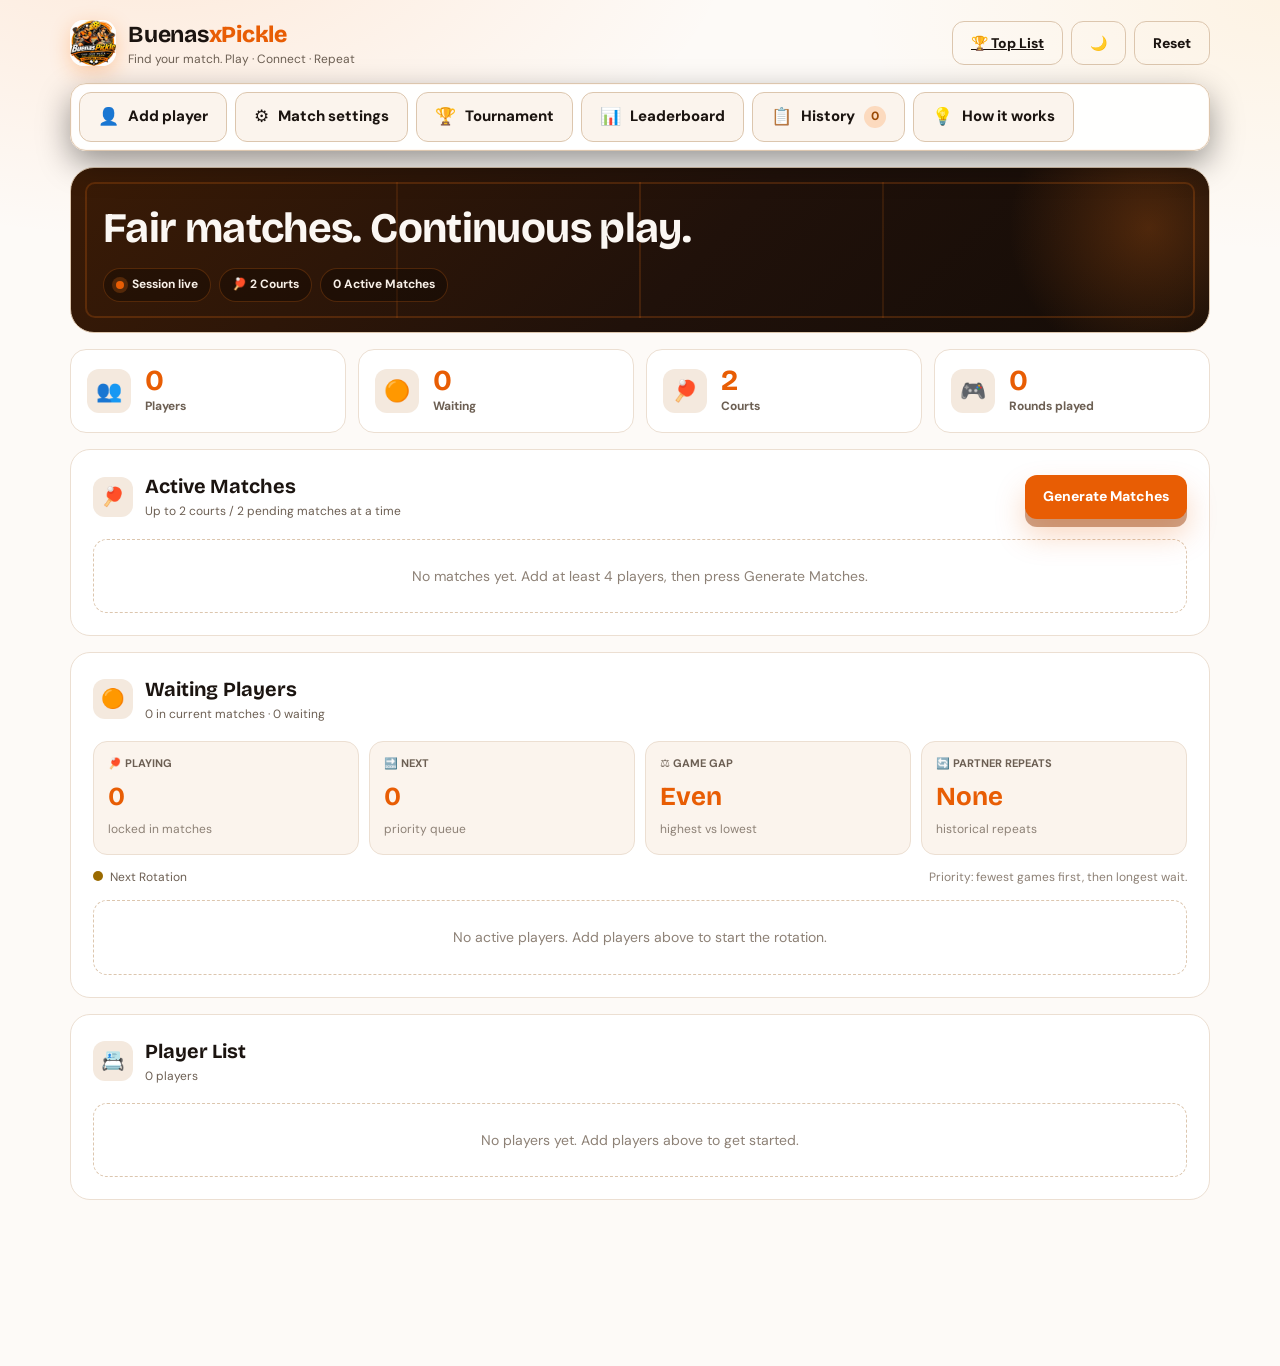
==== commit eb966de5: "v8.0 — Tournament mode (round robin) Open play picks who plays next out of a queue; a tournament dec" ====
--- a/index.html
+++ b/index.html
@@ -4,7 +4,7 @@
   <meta charset="UTF-8">
   <meta name="viewport" content="width=device-width, initial-scale=1.0">
   <meta name="theme-color" content="#0c0906">
-  <link rel="icon" href="icon.webp?v=7.8">
+  <link rel="icon" href="icon.webp?v=8.0">
   <title>BuenasxPickle — Find your match. Play · Connect · Repeat</title>
   <link rel="preconnect" href="https://fonts.googleapis.com">
   <link rel="preconnect" href="https://fonts.gstatic.com" crossorigin>
@@ -17,13 +17,13 @@
         : (matchMedia("(prefers-color-scheme: light)").matches ? "light" : "dark");
     } catch (e) { document.documentElement.dataset.theme = "dark"; }
   </script>
-  <link rel="stylesheet" href="style.css?v=7.8">
+  <link rel="stylesheet" href="style.css?v=8.0">
 </head>
 <body>
   <div class="app-shell">
     <header class="topbar">
       <div class="brand">
-        <div class="brand-mark"><img src="logo.webp?v=7.8" alt="" width="46" height="46"></div>
+        <div class="brand-mark"><img src="logo.webp?v=8.0" alt="" width="46" height="46"></div>
         <div>
           <h1>Buenas<b>xPickle</b></h1>
           <p>Find your match. Play · Connect · Repeat</p>
@@ -36,7 +36,8 @@
     <nav class="menu" id="mainMenu" aria-label="Sections">
       <button type="button" class="menu-btn" data-modal="modalAddPlayer"><span class="menu-ic">👤</span>Add player</button>
       <button type="button" class="menu-btn" data-modal="modalSettings"><span class="menu-ic">⚙️</span>Match settings</button>
-      <button type="button" class="menu-btn" data-modal="modalLeaderboard"><span class="menu-ic">🏆</span>Leaderboard</button>
+      <button type="button" class="menu-btn" data-modal="modalTournament"><span class="menu-ic">🏆</span>Tournament</button>
+      <button type="button" class="menu-btn" data-modal="modalLeaderboard"><span class="menu-ic">📊</span>Leaderboard</button>
       <button type="button" class="menu-btn" data-modal="modalHistory"><span class="menu-ic">📋</span>History<b class="nav-count" id="navHistory">0</b></button>
       <button type="button" class="menu-btn" data-modal="modalHow"><span class="menu-ic">💡</span>How it works</button>
     </nav>
@@ -53,6 +54,7 @@
             <span class="hero-court-chip" id="heroMatchChip">0 Active Matches</span>
             <span class="hero-court-chip hidden" id="heroLimitChip">🎯 5 games each</span>
             <span class="hero-court-chip hidden" id="heroLevelChip">⭐ Court levels</span>
+            <span class="hero-court-chip hero-mode-chip hidden" id="heroModeChip">🏆 Tournament</span>
           </div>
         </div>
       </section>
@@ -73,6 +75,15 @@
         <div id="matchesList" class="matches-list empty">Add at least 4 players and press Generate Matches.</div>
       </section>
 
+      <section class="panel hidden" id="tournamentPanel">
+        <div class="panel-title">
+          <div><span class="icon">🏆</span><div><h3>Tournament Standings</h3><small id="tournamentSubtitle">Round robin</small></div></div>
+        </div>
+        <div id="standings" class="leaderboard"></div>
+        <div class="t-schedule-head">The draw</div>
+        <div id="tSchedule" class="t-schedule"></div>
+      </section>
+
       <section class="panel" id="waitingPanel">
         <div class="panel-title">
           <div><span class="icon">🟠</span><div><h3 id="waitingTitle">Waiting Players</h3><small id="queueSubtitle">0 players in rotation</small></div></div>
@@ -99,6 +110,7 @@
             <div><span class="icon">⚙️</span><h3 id="settingsTitle">Match Settings</h3></div>
             <span class="pill green">Manual trigger</span>
           </div>
+          <p id="settingsModeNote" class="mode-note hidden">🏆 A tournament is running. Fair rotation, the game limit, court skill levels and fixed partners are paused — the draw decides every match. Only the court count still applies.</p>
           <div class="settings-grid">
             <div class="setting court-setting setting-featured"><span>Active courts</span><div class="court-selector"><button type="button" class="court-option" data-court-option="1">1 COURT</button><button type="button" class="court-option" data-court-option="2">2 COURTS</button></div><select id="courtCount" aria-label="Number of courts" class="visually-hidden"><option value="1">1 Court</option><option value="2">2 Courts</option></select><small id="courtSettingNote">Choose how many courts Generate Matches can use.</small></div>
             <div class="setting setting-featured setting-wide limit-setting">
@@ -167,6 +179,51 @@
         </div>
       </div>
 
+      <div id="modalTournament" class="modal hidden" role="dialog" aria-modal="true" aria-labelledby="tTitle">
+        <div class="modal-card modal-card-lg">
+          <button class="modal-close" type="button" aria-label="Close">×</button>
+          <div class="panel-title">
+            <div><span class="icon">🏆</span><div><h3 id="tTitle">Tournament</h3><small>Fixed teams, every team plays every other team once</small></div></div>
+          </div>
+
+          <div class="setting setting-featured setting-wide">
+            <div class="level-head">
+              <div>
+                <span>Tournament mode</span>
+                <b id="tModeState">Off</b>
+                <em id="tModeHint">Open play: fair rotation picks who plays next, and partners change every match.</em>
+              </div>
+              <button type="button" class="level-switch" id="tModeToggle" role="switch" aria-checked="false" aria-label="Tournament mode"><span></span></button>
+            </div>
+          </div>
+
+          <div id="tBody" class="t-body">
+            <div id="tDrawBox">
+              <div class="t-draw-actions">
+                <button type="button" class="btn btn-primary" id="tAutoBtn">Draw teams automatically</button>
+                <button type="button" class="btn btn-ghost" id="tClearBtn">Clear teams</button>
+              </div>
+              <div class="pair-add-row">
+                <select id="tPlayerA" aria-label="First player"></select>
+                <span class="pair-plus">+</span>
+                <select id="tPlayerB" aria-label="Second player"></select>
+                <button type="button" class="btn btn-success pair-add-btn" id="tAddBtn">Add team</button>
+              </div>
+              <div class="pair-list" id="tTeamList"></div>
+              <small id="tDrawNote" class="t-note">A round robin needs at least 2 teams.</small>
+              <button type="button" class="btn btn-primary t-start" id="tStartBtn">Make the draw &amp; start</button>
+            </div>
+
+            <div id="tLiveBox" class="hidden">
+              <p id="tLiveNote" class="t-note"></p>
+              <p class="t-note">The draw and the standings are on the main page. Press <b>Start Next Match</b> there to put the next fixture on a court.</p>
+              <p class="t-note">Switching the toggle off goes back to open play and keeps the draw, so you can pick the tournament up again later. Scrapping it is how you re-draw.</p>
+              <button type="button" class="btn btn-ghost t-end" id="tEndBtn">Scrap the draw</button>
+            </div>
+          </div>
+        </div>
+      </div>
+
       <div id="modalLeaderboard" class="modal hidden" role="dialog" aria-modal="true" aria-labelledby="lbTitle">
         <div class="modal-card modal-card-lg">
           <button class="modal-close" type="button" aria-label="Close">×</button>
@@ -214,6 +271,7 @@
             <article><b>7. PDDR Doubles Rating</b><p>BuenasxPickle uses its own 2.00–8.00 Dynamic Doubles Rating. It considers team strength, expected result, score performance, match margin and experience. First 5 games are provisional. It is not an official DUPR rating.</p></article>
             <article><b>8. Games per Player</b><p>In Match Settings you can cap how many games each player gets, e.g. 5 games each. Once a player reaches the limit they are marked Done and left out of new matches. When fewer than 4 players still have games left, the session is finished. If players × games is not divisible by 4, a few players may end one game short.</p></article>
             <article><b>9. Court Skill Levels</b><p>Each court can be reserved for a rating band — for example Court 1 for beginners (up to 2.9) and Court 2 for 3.0 and up. Generate Matches then only picks players whose rating fits that court, and a CHANGE substitute must fit it too. Fair rotation still applies inside each band: among the players a court accepts, the one with the fewest games goes on next. A match already in play is never changed when you edit a level. Turn it off to go back to any player on any court.</p></article>
+            <article><b>11. Tournament Mode</b><p>A round robin for fixed teams of two, turned on in Tournament. Draw the teams automatically (strongest with weakest) or pick them yourself, then make the draw: every team plays every other team once, over as many rounds as there are teams minus one. With an odd number of teams one rests each round. Start Next Match takes the next fixture off the draw instead of picking players out of the queue, so fair rotation, the game limit, court levels and fixed partners are all paused while it runs — the draw has decided them. Standings are ranked by wins, then point difference, then points scored, then the match the two teams played against each other, and the leaderboard and Top 3 badges follow that podium. Switching the mode off keeps the draw so you can come back to it.</p></article>
             <article><b>10. Fixed Partners</b><p>In Match Settings you can lock two players together as partners for the rest of the session — they are always on the same team. A locked pair is picked as one unit: both play or neither does, so if one partner is Done on the game limit or does not match a court's level, the pair waits. The "avoid recent partners" rule is switched off for them, while fair rotation still decides when they play. CHANGE can split a pair for one round if you need to, and UNLINK in Match Settings ends the partnership for good.</p></article>
           </div>
         </div>
@@ -299,12 +357,13 @@
   </div>
 
   <div id="toast" class="toast" role="status" aria-live="polite"></div>
-  <script src="theme.js?v=7.8"></script>
-  <script src="app.js?v=7.8"></script>
-  <script src="qr.js?v=7.8"></script>
-  <script src="sha256.js?v=7.8"></script>
-  <script src="badge-core.js?v=7.8"></script>
-  <script src="badges.js?v=7.8"></script>
-  <script src="sheets.js?v=7.8"></script>
+  <script src="theme.js?v=8.0"></script>
+  <script src="app.js?v=8.0"></script>
+  <script src="qr.js?v=8.0"></script>
+  <script src="sha256.js?v=8.0"></script>
+  <script src="badge-core.js?v=8.0"></script>
+  <script src="badges.js?v=8.0"></script>
+  <script src="tournament.js?v=8.0"></script>
+  <script src="sheets.js?v=8.0"></script>
 </body>
 </html>
--- a/style.css
+++ b/style.css
@@ -315,6 +315,7 @@
 /* Generate Matches sits in the Active Matches heading, beside the courts it
    fills. It keeps the pressed-key depth it had in the hero. */
 .btn-generate{flex:0 0 auto;margin-left:auto;white-space:nowrap;
+.btn-generate:disabled{opacity:.45;cursor:not-allowed;filter:none;box-shadow:none}
   box-shadow:0 8px 0 rgba(0,0,0,.35),0 18px 40px rgba(255,122,24,.16)}
 .btn-generate:hover{transform:translateY(-2px)}
 .btn-generate:active{transform:translateY(5px);box-shadow:0 3px 0 rgba(0,0,0,.35)}
@@ -414,6 +415,49 @@
 .pair-chip{display:inline-block;margin-left:4px;padding:1px 7px;border-radius:6px;background:rgba(255,192,138,.16);color:var(--mint);font-size:10px;font-weight:700}
 .team-pair-tag{display:inline-block;margin-left:6px;padding:1px 7px;border-radius:6px;background:rgba(255,192,138,.16);color:var(--mint);font-size:10px;font-weight:700;letter-spacing:0}
 
+/* ---------- tournament mode ---------- */
+/* The draw and the standings. Teams are the unit here, so a fixture line is
+   two names and a score rather than the four-chip court card open play uses;
+   the court cards themselves are shared and only pick up a round tag. */
+.hero-mode-chip{background:rgba(255,122,24,.28);border-color:rgba(255,122,24,.5)}
+.mode-note{margin:0 0 14px;padding:11px 14px;border-radius:12px;font-size:13px;line-height:1.5;
+  background:rgba(255,122,24,.10);border:1px solid rgba(255,122,24,.32);color:var(--text)}
+.t-body{margin-top:14px}
+.t-body.is-off{opacity:.5;pointer-events:none}
+.t-draw-actions{display:flex;flex-wrap:wrap;gap:8px}
+.t-draw-actions .btn{flex:1 1 auto;min-height:44px}
+.t-note{display:block;margin-top:10px;color:var(--dim);font-size:12px;line-height:1.5}
+.t-note b{color:var(--muted)}
+.t-start{width:100%;margin-top:12px;min-height:48px}
+.t-end{width:100%;margin-top:12px;min-height:44px;border-color:rgba(255,132,119,.45);color:var(--red)}
+.t-end:hover{background:rgba(255,132,119,.12)}
+
+/* The tag a tournament court card wears instead of a court-level one. */
+.t-round-tag{padding:5px 10px;border-radius:999px;font-size:11px;font-weight:800;
+  background:rgba(255,122,24,.14);color:var(--lime)}
+
+.t-row .rank{font-size:17px}
+.t-champion{background:linear-gradient(90deg,rgba(255,122,24,.14),transparent);border-radius:12px}
+
+.t-schedule-head{margin:18px 0 10px;color:var(--muted);font-size:12px;font-weight:700;letter-spacing:.08em;text-transform:uppercase}
+.t-schedule{display:grid;grid-template-columns:repeat(auto-fill,minmax(240px,1fr));gap:10px}
+.t-round{padding:12px;border-radius:14px;background:var(--panel-2);border:1px solid var(--line)}
+.t-round.is-now{border-color:rgba(255,122,24,.45);background:linear-gradient(160deg,rgba(255,122,24,.08),var(--panel-2))}
+.t-round-head{margin-bottom:8px;color:var(--muted);font-size:11px;font-weight:800;letter-spacing:.06em;text-transform:uppercase}
+.t-round.is-now .t-round-head{color:var(--lime)}
+.t-fixture{display:grid;grid-template-columns:1fr auto 1fr;align-items:center;gap:6px;
+  padding:8px 10px;border-radius:10px;background:var(--inset);font-size:12px;line-height:1.35}
+.t-fixture+.t-fixture{margin-top:6px}
+.t-fixture.live{box-shadow:inset 0 0 0 1px rgba(255,122,24,.4)}
+.t-fixture.done{color:var(--muted)}
+.t-vs{color:var(--dim);font-size:10px;font-weight:800;text-transform:uppercase}
+.t-score{grid-column:1/-1;margin-top:4px;color:var(--dim);font-size:11px;font-weight:700;text-align:center}
+.t-score b{color:var(--lime);font-size:13px}
+.t-score em{font-style:normal}
+.t-win{color:var(--green);font-weight:800}
+.t-bye{margin-top:6px;padding:6px 10px;border-radius:10px;border:1px dashed var(--line-2);
+  color:var(--dim);font-size:11px;text-align:center}
+
 /* ---------- waiting / rotation ---------- */
 .rotation-dashboard{display:grid;grid-template-columns:repeat(4,1fr);gap:10px;margin-bottom:14px}
 .rotation-metric{padding:14px;border-radius:14px;background:var(--panel-2);border:1px solid var(--line)}
@@ -456,7 +500,17 @@
 .round-title span{margin-left:6px;color:var(--muted);font-family:var(--body);font-size:12px;font-weight:500}
 .head-tags{display:flex;flex-wrap:wrap;gap:6px;justify-content:flex-end}
 .status,.bal{padding:5px 10px;border-radius:999px;font-size:11px;font-weight:800}
-.status.pending{background:rgba(255,122,24,.14);color:var(--lime)}
+/* Every court in play says so, with a dot that breathes. Reduced motion
+   turns the animation off globally, and the chip still reads LIVE. */
+.status.live{display:inline-flex;align-items:center;gap:6px;background:rgba(255,122,24,.16);
+  color:var(--lime);letter-spacing:.1em}
+.status.live i{width:7px;height:7px;border-radius:50%;background:var(--lime);
+  box-shadow:0 0 0 0 rgba(255,122,24,.55);animation:live-pulse 1.8s ease-out infinite}
+@keyframes live-pulse{
+  0%{box-shadow:0 0 0 0 rgba(255,122,24,.55)}
+  70%{box-shadow:0 0 0 7px rgba(255,122,24,0)}
+  100%{box-shadow:0 0 0 0 rgba(255,122,24,0)}
+}
 .status.completed{background:rgba(52,209,122,.15);color:var(--green)}
 .bal.even{background:rgba(52,209,122,.15);color:var(--green)}
 .bal.close{background:rgba(244,197,66,.15);color:var(--amber)}
